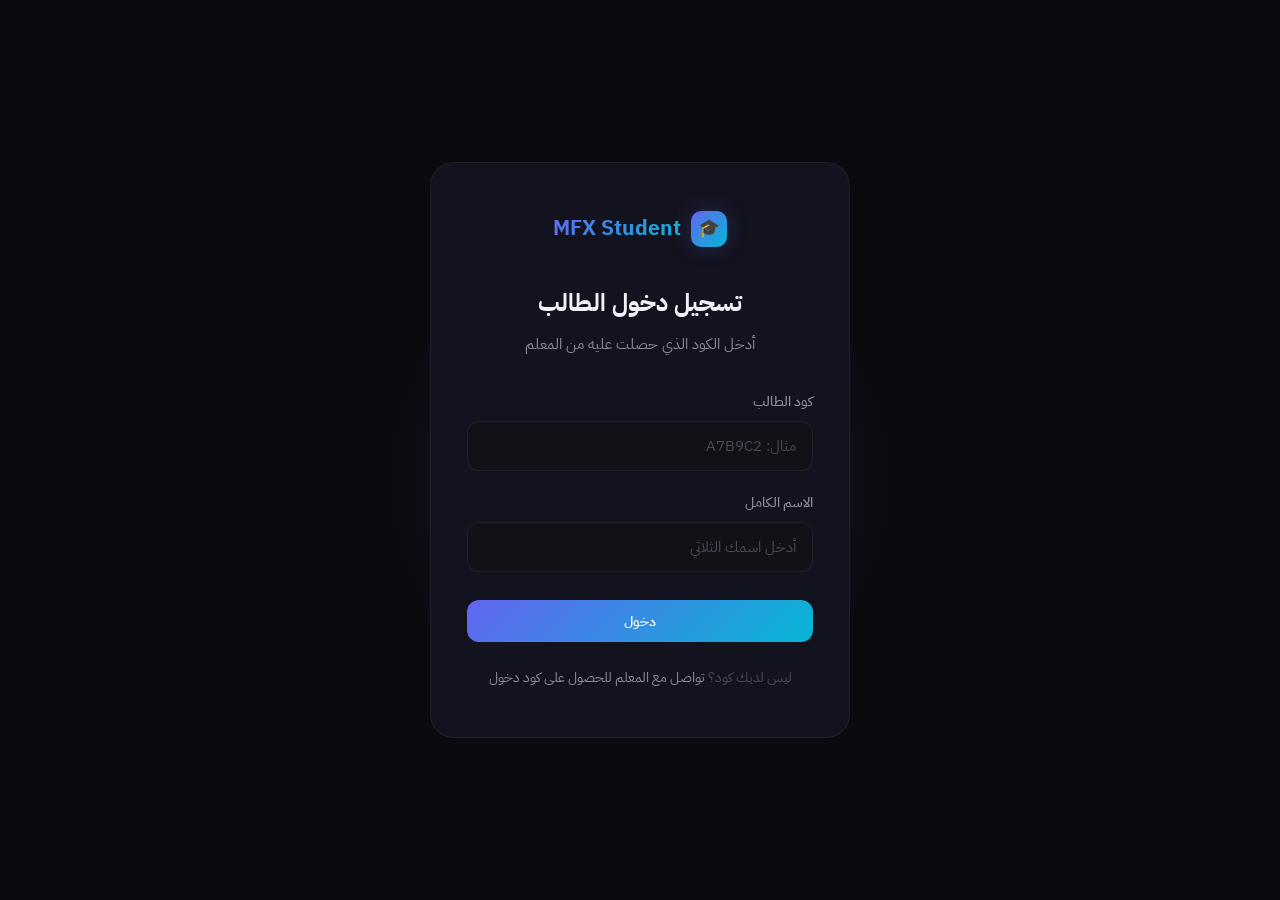
==== course.html @ 12de4a8b "Add files via upload" ====
<!DOCTYPE html>
<html lang="ar" dir="rtl">
<head>
  <meta charset="UTF-8">
  <meta name="viewport" content="width=device-width, initial-scale=1.0">
  <title>الكورس | MFX Student</title>
  <link href="https://fonts.googleapis.com/css2?family=IBM+Plex+Sans+Arabic:wght@300;400;500;600;700&display=swap" rel="stylesheet">
  <link rel="stylesheet" href="css/style.css">
</head>
<body>
  <nav class="navbar">
    <div class="navbar-inner">
      <a href="index.html" class="logo">
        <div class="logo-mark">🎓</div>
        <span class="text-gradient">MFX Student</span>
      </a>
      <div class="nav-actions">
        <a href="index.html" class="btn btn-ghost">← كورساتي</a>
      </div>
    </div>
  </nav>

  <section style="padding: 140px 0 40px;">
    <div class="container">
      <div style="display:flex; gap:10px; margin-bottom:16px;" id="course-badges">
        <span class="badge badge-info">جاري التحميل...</span>
      </div>
      <h1 style="font-size:clamp(1.8rem, 4vw, 3rem); margin-bottom:16px;" id="course-title">جاري التحميل...</h1>
      <p style="color:var(--text-secondary); font-size:1.1rem; max-width:700px; margin-bottom:24px;" id="course-desc">...</p>
      <div style="display:flex; gap:24px; flex-wrap:wrap; color:var(--text-secondary); font-size:0.9rem;" id="course-meta">
        <span>⏳ جاري التحميل</span>
      </div>
    </div>
  </section>

  <section class="section" style="padding-top:0;">
    <div class="container">
      <div class="tabs">
        <button class="tab active" onclick="switchTab(this,'units')">📚 الوحدات</button>
        <button class="tab" onclick="switchTab(this,'exams')">📝 الامتحانات</button>
      </div>

      <div id="tab-units">
        <div id="units-list">
          <div class="skel" style="height:60px; margin-bottom:8px;"></div>
          <div class="skel" style="height:60px; margin-bottom:8px;"></div>
        </div>
        <div class="empty" id="units-empty" style="display:none;">
          <div class="empty-icon">📁</div>
          <h3>لا توجد وحدات متاحة</h3>
        </div>
      </div>

      <div id="tab-exams" style="display:none;">
        <div id="exams-list">
          <div class="skel" style="height:120px; margin-bottom:16px;"></div>
        </div>
        <div class="empty" id="exams-empty" style="display:none;">
          <div class="empty-icon">📝</div>
          <h3>لا توجد امتحانات متاحة</h3>
        </div>
      </div>
    </div>
  </section>

  <footer class="footer">
    <div class="container"><p>© 2026 منصة ممدوح فخري التعليمية</p></div>
  </footer>
  <script src="js/app.js"></script>
</body>
</html>
---- css/style.css ----
@import url('https://fonts.googleapis.com/css2?family=IBM+Plex+Sans+Arabic:wght@300;400;500;600;700&display=swap');

:root {
  --bg: #0a0a0f;
  --bg-elevated: #111118;
  --bg-card: #13131f;
  --bg-glass: rgba(19, 19, 31, 0.7);
  --border: rgba(255,255,255,0.06);
  --border-hover: rgba(255,255,255,0.12);
  --text: #f0f0f5;
  --text-secondary: #8b8b9a;
  --text-muted: #4a4a5a;
  --accent: #6366f1;
  --accent-light: #818cf8;
  --accent-glow: rgba(99,102,241,0.25);
  --accent-2: #06b6d4;
  --accent-2-glow: rgba(6,182,212,0.2);
  --success: #22c55e;
  --warning: #f59e0b;
  --danger: #ef4444;
  --radius-sm: 8px;
  --radius-md: 12px;
  --radius-lg: 16px;
  --radius-xl: 24px;
  --shadow-sm: 0 1px 2px rgba(0,0,0,0.4);
  --shadow-md: 0 4px 20px rgba(0,0,0,0.5);
  --shadow-lg: 0 8px 40px rgba(0,0,0,0.6);
  --shadow-glow: 0 0 40px var(--accent-glow);
  --transition: all 0.25s cubic-bezier(0.4, 0, 0.2, 1);
}

* { margin:0; padding:0; box-sizing:border-box; }
html { scroll-behavior:smooth; }
body {
  font-family: 'IBM Plex Sans Arabic', sans-serif;
  background: var(--bg);
  color: var(--text);
  line-height: 1.7;
  min-height: 100vh;
  direction: rtl;
  -webkit-font-smoothing: antialiased;
}

::-webkit-scrollbar { width: 6px; }
::-webkit-scrollbar-track { background: transparent; }
::-webkit-scrollbar-thumb { background: var(--text-muted); border-radius: 3px; }
::selection { background: var(--accent); color: white; }

.container { max-width: 1200px; margin:0 auto; padding: 0 24px; }
.section { padding: 100px 0; }

.text-gradient {
  background: linear-gradient(135deg, var(--accent) 0%, var(--accent-2) 100%);
  -webkit-background-clip: text;
  -webkit-text-fill-color: transparent;
  background-clip: text;
}

.glass {
  background: var(--bg-glass);
  backdrop-filter: blur(20px) saturate(180%);
  -webkit-backdrop-filter: blur(20px) saturate(180%);
  border: 1px solid var(--border);
}

/* Navbar */
.navbar {
  position: fixed;
  top:0; left:0; right:0;
  z-index: 1000;
  height: 72px;
  display: flex;
  align-items: center;
  background: rgba(10,10,15,0.8);
  backdrop-filter: blur(20px);
  border-bottom: 1px solid var(--border);
}
.navbar-inner {
  width: 100%;
  max-width: 1200px;
  margin: 0 auto;
  padding: 0 24px;
  display: flex;
  align-items: center;
  justify-content: space-between;
}
.logo {
  display: flex;
  align-items: center;
  gap: 10px;
  text-decoration: none;
  color: var(--text);
  font-weight: 700;
  font-size: 1.3rem;
}
.logo-mark {
  width: 36px; height: 36px;
  border-radius: 10px;
  background: linear-gradient(135deg, var(--accent), var(--accent-2));
  display: flex;
  align-items: center;
  justify-content: center;
  font-size: 1.1rem;
  box-shadow: 0 0 20px var(--accent-glow);
}
.nav-links {
  display: flex;
  gap: 32px;
  list-style: none;
}
.nav-links a {
  color: var(--text-secondary);
  text-decoration: none;
  font-size: 0.9rem;
  font-weight: 500;
  transition: var(--transition);
  position: relative;
}
.nav-links a:hover { color: var(--text); }
.nav-links a::after {
  content: '';
  position: absolute;
  bottom: -6px; left: 50%;
  transform: translateX(-50%);
  width: 0; height: 2px;
  background: linear-gradient(90deg, var(--accent), var(--accent-2));
  border-radius: 2px;
  transition: var(--transition);
}
.nav-links a:hover::after { width: 100%; }
.nav-actions { display: flex; gap: 12px; align-items: center; }

/* Buttons */
.btn {
  display: inline-flex;
  align-items: center;
  justify-content: center;
  gap: 8px;
  padding: 10px 22px;
  border-radius: var(--radius-md);
  font-size: 0.9rem;
  font-weight: 600;
  text-decoration: none;
  border: none;
  cursor: pointer;
  transition: var(--transition);
  font-family: inherit;
  white-space: nowrap;
}
.btn-primary {
  background: linear-gradient(135deg, var(--accent), var(--accent-2));
  color: white;
  box-shadow: 0 0 0 0 var(--accent-glow);
}
.btn-primary:hover {
  transform: translateY(-2px);
  box-shadow: 0 8px 30px var(--accent-glow), 0 0 0 1px rgba(255,255,255,0.1) inset;
}
.btn-secondary {
  background: var(--bg-elevated);
  color: var(--text);
  border: 1px solid var(--border);
}
.btn-secondary:hover {
  border-color: var(--border-hover);
  background: rgba(255,255,255,0.03);
  transform: translateY(-1px);
}
.btn-ghost {
  background: transparent;
  color: var(--text-secondary);
}
.btn-ghost:hover { color: var(--text); }
.btn-danger {
  background: rgba(239,68,68,0.1);
  color: var(--danger);
  border: 1px solid rgba(239,68,68,0.2);
}
.btn-danger:hover {
  background: rgba(239,68,68,0.2);
  transform: translateY(-1px);
}
.btn-lg { padding: 14px 32px; font-size: 1rem; }
.btn-sm { padding: 6px 14px; font-size: 0.8rem; }

/* Hero */
.hero {
  position: relative;
  padding: 160px 0 100px;
  overflow: hidden;
  text-align: center;
}
.hero::before {
  content: '';
  position: absolute;
  top: -50%; left: 50%;
  transform: translateX(-50%);
  width: 800px; height: 800px;
  background: radial-gradient(circle, var(--accent-glow) 0%, transparent 70%);
  pointer-events: none;
}
.hero h1 {
  font-size: clamp(2.5rem, 6vw, 4.5rem);
  font-weight: 700;
  line-height: 1.15;
  margin-bottom: 24px;
  position: relative;
  z-index: 1;
  letter-spacing: -0.02em;
}
.hero p {
  font-size: 1.2rem;
  color: var(--text-secondary);
  max-width: 560px;
  margin: 0 auto 40px;
  position: relative;
  z-index: 1;
}
.hero-actions {
  display: flex;
  gap: 16px;
  justify-content: center;
  flex-wrap: wrap;
  position: relative;
  z-index: 1;
}

/* Cards */
.card {
  background: var(--bg-card);
  border: 1px solid var(--border);
  border-radius: var(--radius-lg);
  overflow: hidden;
  transition: var(--transition);
  position: relative;
}
.card::before {
  content: '';
  position: absolute;
  top: 0; left: 0; right: 0;
  height: 1px;
  background: linear-gradient(90deg, transparent, rgba(255,255,255,0.08), transparent);
}
.card:hover {
  border-color: var(--border-hover);
  transform: translateY(-6px);
  box-shadow: var(--shadow-lg), 0 0 60px rgba(99,102,241,0.08);
}
.card-img {
  width: 100%;
  height: 200px;
  background: linear-gradient(135deg, #1a1a2e 0%, #0f0f1a 50%, #1a1a2e 100%);
  display: flex;
  align-items: center;
  justify-content: center;
  font-size: 3.5rem;
  position: relative;
  overflow: hidden;
}
.card-img::after {
  content: '';
  position: absolute;
  inset: 0;
  background: linear-gradient(to top, var(--bg-card), transparent 60%);
}
.card-body { padding: 24px; }
.card-tag {
  display: inline-block;
  padding: 4px 12px;
  background: rgba(99,102,241,0.1);
  color: var(--accent-light);
  border-radius: 100px;
  font-size: 0.75rem;
  font-weight: 600;
  margin-bottom: 12px;
}
.card h3 { font-size: 1.15rem; font-weight: 600; margin-bottom: 8px; line-height: 1.4; }
.card p { color: var(--text-secondary); font-size: 0.9rem; line-height: 1.7; margin-bottom: 16px; }
.card-footer {
  display: flex;
  align-items: center;
  justify-content: space-between;
  padding-top: 16px;
  border-top: 1px solid var(--border);
}
.card-price { font-size: 1.4rem; font-weight: 700; }
.card-price span { font-size: 0.8rem; color: var(--text-muted); font-weight: 400; }

/* Grids */
.grid-3 {
  display: grid;
  grid-template-columns: repeat(auto-fill, minmax(320px, 1fr));
  gap: 24px;
}
.grid-4 {
  display: grid;
  grid-template-columns: repeat(auto-fill, minmax(260px, 1fr));
  gap: 20px;
}

/* Feature cards */
.feature-card {
  padding: 32px;
  background: var(--bg-card);
  border: 1px solid var(--border);
  border-radius: var(--radius-lg);
  transition: var(--transition);
}
.feature-card:hover {
  border-color: rgba(99,102,241,0.3);
  box-shadow: 0 0 40px rgba(99,102,241,0.06);
}
.feature-icon {
  width: 48px; height: 48px;
  border-radius: var(--radius-md);
  background: linear-gradient(135deg, var(--accent), var(--accent-2));
  display: flex;
  align-items: center;
  justify-content: center;
  font-size: 1.4rem;
  margin-bottom: 20px;
  box-shadow: 0 4px 20px var(--accent-glow);
}
.feature-card h3 { font-size: 1.05rem; font-weight: 600; margin-bottom: 8px; }
.feature-card p { color: var(--text-secondary); font-size: 0.9rem; line-height: 1.7; }

/* Tabs */
.tabs {
  display: flex;
  gap: 4px;
  border-bottom: 1px solid var(--border);
  margin-bottom: 32px;
  overflow-x: auto;
}
.tab {
  padding: 14px 24px;
  background: none;
  border: none;
  color: var(--text-secondary);
  font-family: inherit;
  font-size: 0.9rem;
  font-weight: 600;
  cursor: pointer;
  border-bottom: 2px solid transparent;
  transition: var(--transition);
  white-space: nowrap;
}
.tab:hover { color: var(--text); }
.tab.active { color: var(--text); border-bottom-color: var(--accent); }

/* Accordion */
.accordion-item {
  background: var(--bg-card);
  border: 1px solid var(--border);
  border-radius: var(--radius-md);
  overflow: hidden;
  margin-bottom: 8px;
}
.accordion-header {
  padding: 18px 22px;
  display: flex;
  align-items: center;
  justify-content: space-between;
  cursor: pointer;
  transition: var(--transition);
  user-select: none;
}
.accordion-header:hover { background: rgba(255,255,255,0.02); }
.accordion-header h4 { font-size: 0.95rem; font-weight: 600; }
.accordion-header .meta {
  display: flex;
  align-items: center;
  gap: 16px;
  color: var(--text-muted);
  font-size: 0.85rem;
}
.accordion-content {
  padding: 0 22px 22px;
  display: none;
}
.accordion-item.open .accordion-content { display: block; }
.accordion-item.open .accordion-header { border-bottom: 1px solid var(--border); }

/* Exam */
.exam-wrap {
  max-width: 800px;
  margin: 0 auto;
  padding: 120px 24px 60px;
}
.exam-header { text-align: center; margin-bottom: 48px; }
.timer {
  display: inline-flex;
  align-items: center;
  gap: 10px;
  padding: 10px 24px;
  background: var(--bg-card);
  border: 1px solid var(--border);
  border-radius: 100px;
  font-size: 1.1rem;
  font-weight: 700;
  font-family: monospace;
  letter-spacing: 1px;
}
.q-card {
  background: var(--bg-card);
  border: 1px solid var(--border);
  border-radius: var(--radius-lg);
  padding: 32px;
  margin-bottom: 20px;
}
.q-num {
  display: inline-block;
  padding: 4px 14px;
  background: linear-gradient(135deg, var(--accent), var(--accent-2));
  color: white;
  border-radius: 100px;
  font-size: 0.75rem;
  font-weight: 700;
  margin-bottom: 16px;
}
.q-text { font-size: 1.1rem; font-weight: 600; margin-bottom: 24px; line-height: 1.8; }
.opts { display: flex; flex-direction: column; gap: 10px; }
.opt {
  display: flex;
  align-items: center;
  gap: 14px;
  padding: 16px 20px;
  background: var(--bg-elevated);
  border: 1px solid var(--border);
  border-radius: var(--radius-md);
  cursor: pointer;
  transition: var(--transition);
}
.opt:hover { border-color: rgba(99,102,241,0.4); background: rgba(99,102,241,0.04); }
.opt input[type="radio"] { width: 20px; height: 20px; accent-color: var(--accent); flex-shrink: 0; }
.opt.sel { border-color: var(--accent); background: rgba(99,102,241,0.08); }

/* Auth */
.auth-wrap {
  min-height: 100vh;
  display: flex;
  align-items: center;
  justify-content: center;
  padding: 24px;
  position: relative;
  overflow: hidden;
}
.auth-wrap::before {
  content: '';
  position: absolute;
  top: 20%; left: 50%;
  transform: translateX(-50%);
  width: 600px; height: 600px;
  background: radial-gradient(circle, var(--accent-glow) 0%, transparent 60%);
  pointer-events: none;
}
.auth-card {
  width: 100%;
  max-width: 420px;
  background: var(--bg-card);
  border: 1px solid var(--border);
  border-radius: var(--radius-xl);
  padding: 48px 36px;
  position: relative;
  z-index: 1;
}
.auth-card .logo { justify-content: center; margin-bottom: 36px; }
.auth-card h2 { text-align: center; margin-bottom: 8px; font-size: 1.5rem; }
.auth-card > p { text-align: center; color: var(--text-secondary); margin-bottom: 32px; font-size: 0.95rem; }
.form-group { margin-bottom: 20px; }
.form-group label {
  display: block;
  margin-bottom: 8px;
  font-size: 0.85rem;
  font-weight: 500;
  color: var(--text-secondary);
}
.inp {
  width: 100%;
  padding: 13px 16px;
  background: var(--bg-elevated);
  border: 1px solid var(--border);
  border-radius: var(--radius-md);
  color: var(--text);
  font-family: inherit;
  font-size: 0.95rem;
  transition: var(--transition);
}
.inp:focus { outline: none; border-color: var(--accent); box-shadow: 0 0 0 3px var(--accent-glow); }
.inp::placeholder { color: var(--text-muted); }

/* Empty states */
.empty {
  text-align: center;
  padding: 80px 24px;
  color: var(--text-muted);
}
.empty-icon { font-size: 4rem; margin-bottom: 20px; opacity: 0.5; }
.empty h3 { color: var(--text-secondary); margin-bottom: 8px; font-size: 1.1rem; }
.empty p { font-size: 0.9rem; max-width: 400px; margin: 0 auto; }

/* Badges */
.badge {
  display: inline-flex;
  align-items: center;
  gap: 6px;
  padding: 5px 12px;
  border-radius: 100px;
  font-size: 0.75rem;
  font-weight: 600;
}
.badge-ok { background: rgba(34,197,94,0.1); color: #4ade80; }
.badge-warn { background: rgba(245,158,11,0.1); color: #fbbf24; }
.badge-err { background: rgba(239,68,68,0.1); color: #f87171; }
.badge-info { background: rgba(99,102,241,0.1); color: var(--accent-light); }

/* Progress */
.prog { width: 100%; height: 6px; background: var(--bg-elevated); border-radius: 100px; overflow: hidden; }
.prog-fill { height: 100%; background: linear-gradient(90deg, var(--accent), var(--accent-2)); border-radius: 100px; transition: width 0.5s ease; }

/* Toast */
.toast {
  position: fixed;
  bottom: 28px;
  left: 50%;
  transform: translateX(-50%) translateY(100px);
  padding: 14px 28px;
  background: var(--bg-card);
  border: 1px solid var(--border);
  border-radius: var(--radius-md);
  color: var(--text);
  font-size: 0.9rem;
  font-weight: 500;
  z-index: 9999;
  opacity: 0;
  transition: all 0.4s cubic-bezier(0.4, 0, 0.2, 1);
  box-shadow: var(--shadow-lg);
}
.toast.on { transform: translateX(-50%) translateY(0); opacity: 1; }

/* Section header */
.sec-head { text-align: center; margin-bottom: 64px; }
.sec-head h2 { font-size: clamp(1.8rem, 4vw, 2.6rem); margin-bottom: 12px; font-weight: 700; }
.sec-head p { color: var(--text-secondary); font-size: 1.05rem; max-width: 520px; margin: 0 auto; line-height: 1.7; }

/* Footer */
.footer {
  border-top: 1px solid var(--border);
  padding: 40px 0;
  text-align: center;
  color: var(--text-muted);
  font-size: 0.85rem;
}

/* Animations */
@keyframes fadeUp {
  from { opacity: 0; transform: translateY(30px); }
  to { opacity: 1; transform: translateY(0); }
}
.anim { animation: fadeUp 0.7s ease forwards; opacity: 0; }
.d1 { animation-delay: 0.1s; }
.d2 { animation-delay: 0.2s; }
.d3 { animation-delay: 0.3s; }

/* Skeleton */
.skel {
  background: linear-gradient(90deg, var(--bg-elevated) 25%, var(--bg-card) 50%, var(--bg-elevated) 75%);
  background-size: 200% 100%;
  animation: shimmer 1.5s infinite;
  border-radius: var(--radius-md);
}
@keyframes shimmer {
  0% { background-position: 200% 0; }
  100% { background-position: -200% 0; }
}

/* Dashboard sidebar */
.dash-sidebar {
  width: 260px;
  height: 100vh;
  position: fixed;
  right: 0; top: 0;
  background: var(--bg-card);
  border-left: 1px solid var(--border);
  padding: 24px;
  z-index: 100;
  overflow-y: auto;
}
.dash-main {
  margin-right: 260px;
  padding: 96px 32px 32px;
  min-height: 100vh;
}
.dash-nav-item {
  display: flex;
  align-items: center;
  gap: 12px;
  padding: 12px 16px;
  border-radius: var(--radius-md);
  color: var(--text-secondary);
  text-decoration: none;
  font-size: 0.9rem;
  font-weight: 500;
  transition: var(--transition);
  margin-bottom: 4px;
}
.dash-nav-item:hover, .dash-nav-item.active {
  background: rgba(99,102,241,0.08);
  color: var(--text);
}
.dash-nav-item.active { border-right: 2px solid var(--accent); }

.stat-card {
  background: var(--bg-card);
  border: 1px solid var(--border);
  border-radius: var(--radius-lg);
  padding: 24px;
  transition: var(--transition);
}
.stat-card:hover { border-color: var(--border-hover); }
.stat-value { font-size: 2rem; font-weight: 700; margin-bottom: 4px; }
.stat-label { color: var(--text-secondary); font-size: 0.85rem; }

/* Table */
.table-wrap { overflow-x: auto; }
table {
  width: 100%;
  border-collapse: collapse;
  font-size: 0.9rem;
}
th, td {
  padding: 14px 16px;
  text-align: right;
  border-bottom: 1px solid var(--border);
}
th {
  color: var(--text-secondary);
  font-weight: 600;
  font-size: 0.8rem;
  text-transform: uppercase;
  letter-spacing: 0.5px;
}
tr:hover td { background: rgba(255,255,255,0.02); }

/* Leaderboard */
.leaderboard-item {
  display: flex;
  align-items: center;
  gap: 16px;
  padding: 16px 20px;
  background: var(--bg-card);
  border: 1px solid var(--border);
  border-radius: var(--radius-md);
  margin-bottom: 8px;
  transition: var(--transition);
}
.leaderboard-item:hover { border-color: var(--border-hover); }
.leaderboard-rank {
  width: 36px; height: 36px;
  border-radius: 50%;
  display: flex;
  align-items: center;
  justify-content: center;
  font-weight: 700;
  font-size: 0.9rem;
  flex-shrink: 0;
}
.rank-1 { background: linear-gradient(135deg, #fbbf24, #f59e0b); color: #000; }
.rank-2 { background: linear-gradient(135deg, #e5e7eb, #9ca3af); color: #000; }
.rank-3 { background: linear-gradient(135deg, #fdba74, #ea580c); color: #000; }
.rank-other { background: var(--bg-elevated); color: var(--text-secondary); }

/* Responsive */
@media (max-width: 768px) {
  .nav-links { display: none; }
  .hero { padding: 130px 0 60px; }
  .hero h1 { font-size: 2rem; }
  .section { padding: 60px 0; }
  .grid-3, .grid-4 { grid-template-columns: 1fr; }
  .auth-card { padding: 36px 24px; }
  .dash-sidebar { display: none; }
  .dash-main { margin-right: 0; padding: 80px 16px 16px; }
}
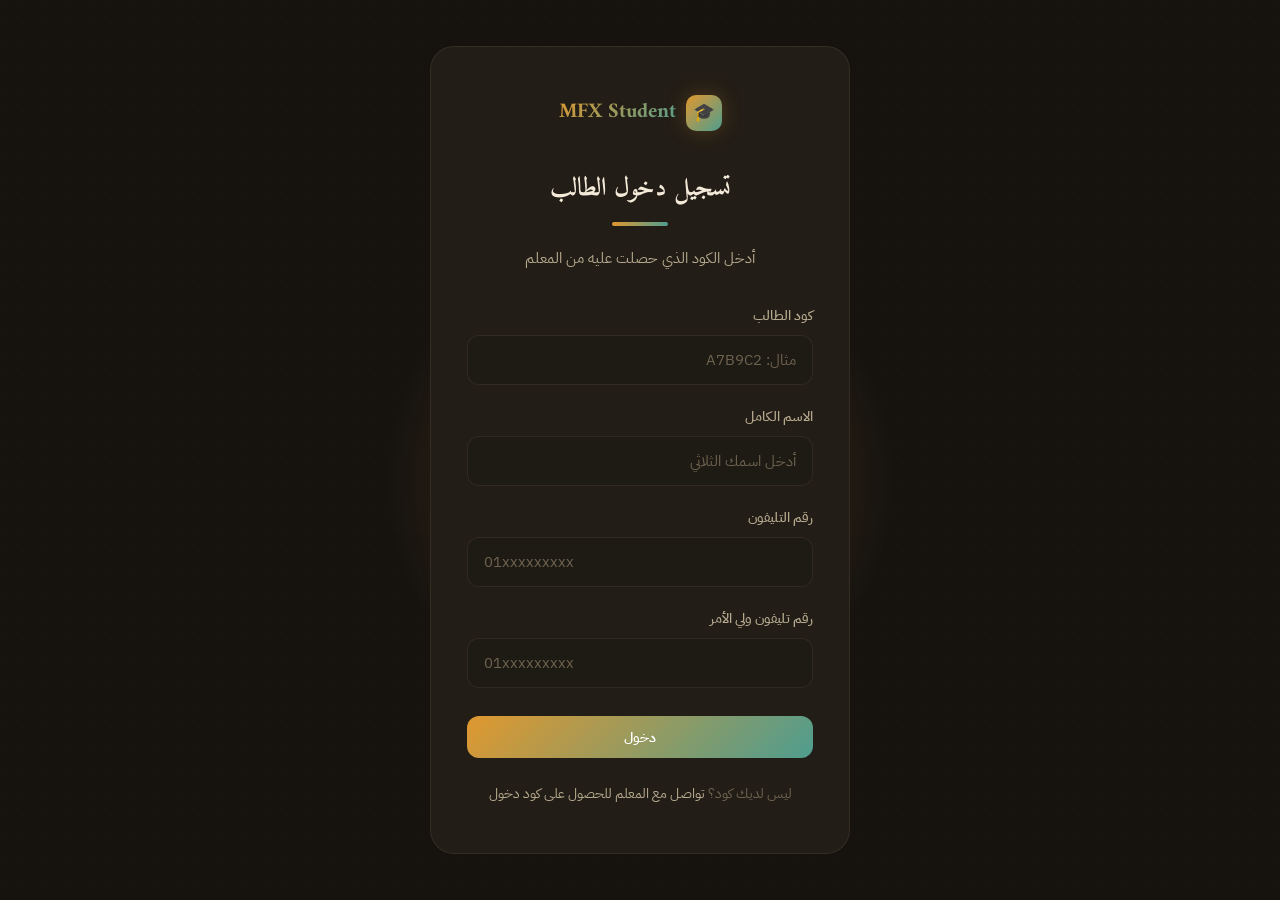
==== commit e9136003: "Add files via upload" ====
--- a/course.html
+++ b/course.html
@@ -38,6 +38,7 @@
       <div class="tabs">
         <button class="tab active" onclick="switchTab(this,'units')">📚 الوحدات</button>
         <button class="tab" onclick="switchTab(this,'exams')">📝 الامتحانات</button>
+        <button class="tab" onclick="switchTab(this,'vocab')">🔊 القاموس</button>
       </div>
 
       <div id="tab-units">
@@ -50,6 +51,16 @@
           <h3>لا توجد وحدات متاحة</h3>
         </div>
       </div>
+
+      <div id="tab-vocab" style="display:none;">
+        <p style="color:var(--text-secondary); margin-bottom:16px;">دوس تشغيل تسمع نطق الكلمة، وتقدر تغيّر السرعة قبل ما تسمع.</p>
+        <div id="vocab-list" style="display:flex; flex-direction:column; gap:8px;"></div>
+        <div class="empty" id="vocab-empty" style="display:none;">
+          <div class="empty-icon">🔊</div>
+          <h3>مفيش كلمات في القاموس لسه</h3>
+        </div>
+      </div>
+
 
       <div id="tab-exams" style="display:none;">
         <div id="exams-list">
--- a/css/style.css
+++ b/css/style.css
@@ -1,24 +1,35 @@
 
-@import url('https://fonts.googleapis.com/css2?family=IBM+Plex+Sans+Arabic:wght@300;400;500;600;700&display=swap');
-
+@import url('https://fonts.googleapis.com/css2?family=Amiri:ital,wght@0,400;0,700;1,400&family=IBM+Plex+Sans+Arabic:wght@300;400;500;600;700&display=swap');
+
+/* ============================================================
+   "دفتر وحبر" (Notebook & Ink) — a warm, low-glare study theme.
+   Built deliberately AWAY from the two AI-default looks: this is
+   not cream-paper-with-terracotta, and not near-black-with-neon.
+   Instead: a warm charcoal-brown (never pure black — easier on
+   the eyes for long exam sessions) with a honey-amber "highlighter"
+   accent and a muted ink-teal second accent. Amiri (a classical
+   Arabic Naskh serif) carries headings — a nod to exam paper and
+   handwritten notebooks — while IBM Plex Sans Arabic stays for
+   body text and UI, where clarity matters more than character.
+   ============================================================ */
 :root {
-  --bg: #0a0a0f;
-  --bg-elevated: #111118;
-  --bg-card: #13131f;
-  --bg-glass: rgba(19, 19, 31, 0.7);
-  --border: rgba(255,255,255,0.06);
-  --border-hover: rgba(255,255,255,0.12);
-  --text: #f0f0f5;
-  --text-secondary: #8b8b9a;
-  --text-muted: #4a4a5a;
-  --accent: #6366f1;
-  --accent-light: #818cf8;
-  --accent-glow: rgba(99,102,241,0.25);
-  --accent-2: #06b6d4;
-  --accent-2-glow: rgba(6,182,212,0.2);
-  --success: #22c55e;
-  --warning: #f59e0b;
-  --danger: #ef4444;
+  --bg: #16130f;
+  --bg-elevated: #1e1a14;
+  --bg-card: #221d16;
+  --bg-glass: rgba(34, 29, 22, 0.72);
+  --border: rgba(244, 228, 193, 0.08);
+  --border-hover: rgba(244, 228, 193, 0.18);
+  --text: #f3ead9;
+  --text-secondary: #b6a98e;
+  --text-muted: #6e6350;
+  --accent: #e0982f;
+  --accent-light: #f0b45c;
+  --accent-glow: rgba(224, 152, 47, 0.25);
+  --accent-2: #4f9d8f;
+  --accent-2-glow: rgba(79, 157, 143, 0.2);
+  --success: #6fae4e;
+  --warning: #e0982f;
+  --danger: #cf5d4c;
   --radius-sm: 8px;
   --radius-md: 12px;
   --radius-lg: 16px;
@@ -28,29 +39,46 @@
   --shadow-lg: 0 8px 40px rgba(0,0,0,0.6);
   --shadow-glow: 0 0 40px var(--accent-glow);
   --transition: all 0.25s cubic-bezier(0.4, 0, 0.2, 1);
+  --font-display: 'Amiri', 'IBM Plex Sans Arabic', serif;
 }
 
 * { margin:0; padding:0; box-sizing:border-box; }
 html { scroll-behavior:smooth; }
 body {
   font-family: 'IBM Plex Sans Arabic', sans-serif;
-  background: var(--bg);
+  background:
+    radial-gradient(circle at 1.5px 1.5px, rgba(244,228,193,0.05) 1px, transparent 0) 0 0/22px 22px,
+    var(--bg);
   color: var(--text);
   line-height: 1.7;
   min-height: 100vh;
   direction: rtl;
   -webkit-font-smoothing: antialiased;
 }
+h1, h2 { font-family: var(--font-display); }
 
 ::-webkit-scrollbar { width: 6px; }
 ::-webkit-scrollbar-track { background: transparent; }
 ::-webkit-scrollbar-thumb { background: var(--text-muted); border-radius: 3px; }
-::selection { background: var(--accent); color: white; }
+::selection { background: var(--accent); color: #1a1509; }
+
+/* Visible keyboard focus everywhere — never removed, only restyled */
+a:focus-visible, button:focus-visible, input:focus-visible, textarea:focus-visible,
+select:focus-visible, .btn:focus-visible, .opt:focus-within {
+  outline: 2px solid var(--accent);
+  outline-offset: 2px;
+}
+
+@media (prefers-reduced-motion: reduce) {
+  .anim, .skel { animation: none !important; opacity: 1 !important; }
+  * { transition-duration: 0.01ms !important; }
+}
 
 .container { max-width: 1200px; margin:0 auto; padding: 0 24px; }
 .section { padding: 100px 0; }
 
 .text-gradient {
+  font-family: var(--font-display);
   background: linear-gradient(135deg, var(--accent) 0%, var(--accent-2) 100%);
   -webkit-background-clip: text;
   -webkit-text-fill-color: transparent;
@@ -72,7 +100,7 @@
   height: 72px;
   display: flex;
   align-items: center;
-  background: rgba(10,10,15,0.8);
+  background: rgba(22,19,15,0.82);
   backdrop-filter: blur(20px);
   border-bottom: 1px solid var(--border);
 }
@@ -155,7 +183,7 @@
 }
 .btn-primary:hover {
   transform: translateY(-2px);
-  box-shadow: 0 8px 30px var(--accent-glow), 0 0 0 1px rgba(255,255,255,0.1) inset;
+  box-shadow: 0 8px 30px var(--accent-glow), 0 0 0 1px rgba(244,228,193,0.12) inset;
 }
 .btn-secondary {
   background: var(--bg-elevated);
@@ -164,7 +192,7 @@
 }
 .btn-secondary:hover {
   border-color: var(--border-hover);
-  background: rgba(255,255,255,0.03);
+  background: rgba(244,228,193,0.04);
   transform: translateY(-1px);
 }
 .btn-ghost {
@@ -240,17 +268,17 @@
   position: absolute;
   top: 0; left: 0; right: 0;
   height: 1px;
-  background: linear-gradient(90deg, transparent, rgba(255,255,255,0.08), transparent);
+  background: linear-gradient(90deg, transparent, rgba(244,228,193,0.1), transparent);
 }
 .card:hover {
   border-color: var(--border-hover);
   transform: translateY(-6px);
-  box-shadow: var(--shadow-lg), 0 0 60px rgba(99,102,241,0.08);
+  box-shadow: var(--shadow-lg), 0 0 60px rgba(224,152,47,0.08);
 }
 .card-img {
   width: 100%;
   height: 200px;
-  background: linear-gradient(135deg, #1a1a2e 0%, #0f0f1a 50%, #1a1a2e 100%);
+  background: linear-gradient(135deg, #241f17 0%, #17140f 50%, #241f17 100%);
   display: flex;
   align-items: center;
   justify-content: center;
@@ -268,7 +296,7 @@
 .card-tag {
   display: inline-block;
   padding: 4px 12px;
-  background: rgba(99,102,241,0.1);
+  background: rgba(224,152,47,0.1);
   color: var(--accent-light);
   border-radius: 100px;
   font-size: 0.75rem;
@@ -308,8 +336,8 @@
   transition: var(--transition);
 }
 .feature-card:hover {
-  border-color: rgba(99,102,241,0.3);
-  box-shadow: 0 0 40px rgba(99,102,241,0.06);
+  border-color: rgba(224,152,47,0.3);
+  box-shadow: 0 0 40px rgba(224,152,47,0.06);
 }
 .feature-icon {
   width: 48px; height: 48px;
@@ -366,7 +394,7 @@
   transition: var(--transition);
   user-select: none;
 }
-.accordion-header:hover { background: rgba(255,255,255,0.02); }
+.accordion-header:hover { background: rgba(244,228,193,0.03); }
 .accordion-header h4 { font-size: 0.95rem; font-weight: 600; }
 .accordion-header .meta {
   display: flex;
@@ -401,6 +429,32 @@
   font-weight: 700;
   font-family: monospace;
   letter-spacing: 1px;
+  transition: var(--transition);
+}
+/* Last minute of an exam — clear, calm urgency: color only, no motion
+   that could distract from actually finishing the exam. */
+.timer.timer-low {
+  color: var(--danger);
+  border-color: var(--danger);
+  background: rgba(207,93,76,0.08);
+}
+
+/* Question navigator — answered vs. unanswered at a glance, so a student
+   can jump straight to what's left instead of re-reading every question. */
+.q-nav-pill {
+  width: 38px; height: 38px; border-radius: 50%; padding: 0;
+  border: 1px solid var(--border); background: var(--bg-card);
+  color: var(--text-secondary); font-weight: 600; font-size: 0.85rem;
+  cursor: pointer; transition: var(--transition);
+}
+.q-nav-pill:hover { border-color: var(--border-hover); }
+.q-nav-pill.answered {
+  background: rgba(79,157,143,0.12); border-color: var(--accent-2); color: var(--accent-2);
+}
+.q-nav-pill.current {
+  background: linear-gradient(135deg, var(--accent), var(--accent-2));
+  border-color: transparent; color: #1a1509;
+  box-shadow: 0 0 0 3px var(--accent-glow);
 }
 .q-card {
   background: var(--bg-card);
@@ -432,9 +486,9 @@
   cursor: pointer;
   transition: var(--transition);
 }
-.opt:hover { border-color: rgba(99,102,241,0.4); background: rgba(99,102,241,0.04); }
+.opt:hover { border-color: rgba(224,152,47,0.4); background: rgba(224,152,47,0.04); }
 .opt input[type="radio"] { width: 20px; height: 20px; accent-color: var(--accent); flex-shrink: 0; }
-.opt.sel { border-color: var(--accent); background: rgba(99,102,241,0.08); }
+.opt.sel { border-color: var(--accent); background: rgba(224,152,47,0.08); }
 
 /* Auth */
 .auth-wrap {
@@ -466,7 +520,19 @@
   z-index: 1;
 }
 .auth-card .logo { justify-content: center; margin-bottom: 36px; }
-.auth-card h2 { text-align: center; margin-bottom: 8px; font-size: 1.5rem; }
+.auth-card h2 {
+  text-align: center; margin-bottom: 20px; font-size: 1.6rem;
+  position: relative; padding-bottom: 16px;
+}
+/* Signature motif: a short two-tone "highlighter" stroke under the title —
+   the one deliberately handmade-feeling accent in an otherwise disciplined,
+   quiet layout. Pure CSS, no image asset. */
+.auth-card h2::after {
+  content: '';
+  position: absolute; bottom: 0; right: 50%; transform: translateX(50%);
+  width: 56px; height: 4px; border-radius: 4px;
+  background: linear-gradient(90deg, var(--accent), var(--accent-2));
+}
 .auth-card > p { text-align: center; color: var(--text-secondary); margin-bottom: 32px; font-size: 0.95rem; }
 .form-group { margin-bottom: 20px; }
 .form-group label {
@@ -513,7 +579,7 @@
 .badge-ok { background: rgba(34,197,94,0.1); color: #4ade80; }
 .badge-warn { background: rgba(245,158,11,0.1); color: #fbbf24; }
 .badge-err { background: rgba(239,68,68,0.1); color: #f87171; }
-.badge-info { background: rgba(99,102,241,0.1); color: var(--accent-light); }
+.badge-info { background: rgba(224,152,47,0.1); color: var(--accent-light); }
 
 /* Progress */
 .prog { width: 100%; height: 6px; background: var(--bg-elevated); border-radius: 100px; overflow: hidden; }
@@ -541,7 +607,16 @@
 
 /* Section header */
 .sec-head { text-align: center; margin-bottom: 64px; }
-.sec-head h2 { font-size: clamp(1.8rem, 4vw, 2.6rem); margin-bottom: 12px; font-weight: 700; }
+.sec-head h2 {
+  font-size: clamp(1.8rem, 4vw, 2.6rem); margin-bottom: 20px; font-weight: 700;
+  position: relative; display: inline-block; padding-bottom: 18px;
+}
+.sec-head h2::after {
+  content: '';
+  position: absolute; bottom: 0; right: 50%; transform: translateX(50%);
+  width: 72px; height: 4px; border-radius: 4px;
+  background: linear-gradient(90deg, var(--accent), var(--accent-2));
+}
 .sec-head p { color: var(--text-secondary); font-size: 1.05rem; max-width: 520px; margin: 0 auto; line-height: 1.7; }
 
 /* Footer */
@@ -606,7 +681,7 @@
   margin-bottom: 4px;
 }
 .dash-nav-item:hover, .dash-nav-item.active {
-  background: rgba(99,102,241,0.08);
+  background: rgba(224,152,47,0.08);
   color: var(--text);
 }
 .dash-nav-item.active { border-right: 2px solid var(--accent); }
@@ -641,7 +716,7 @@
   text-transform: uppercase;
   letter-spacing: 0.5px;
 }
-tr:hover td { background: rgba(255,255,255,0.02); }
+tr:hover td { background: rgba(244,228,193,0.03); }
 
 /* Leaderboard */
 .leaderboard-item {
@@ -682,3 +757,62 @@
   .dash-sidebar { display: none; }
   .dash-main { margin-right: 0; padding: 80px 16px 16px; }
 }
+
+/* ===== Global loading spinner (lightweight, no heavy animation) ===== */
+.mfx-spinner {
+  display: inline-block;
+  width: 18px;
+  height: 18px;
+  border: 2px solid rgba(255,255,255,0.25);
+  border-top-color: currentColor;
+  border-radius: 50%;
+  animation: mfx-spin 0.6s linear infinite;
+  vertical-align: -3px;
+  margin-left: 8px;
+}
+@keyframes mfx-spin { to { transform: rotate(360deg); } }
+
+.btn[disabled], .btn.is-loading {
+  opacity: 0.7;
+  cursor: not-allowed;
+  pointer-events: none;
+}
+
+/* Full-page loading overlay shown while a page's initial data is being
+   fetched, so the student sees a spinner instead of a blank page. */
+.mfx-page-loader {
+  position: fixed; inset: 0; z-index: 9999;
+  display: flex; align-items: center; justify-content: center;
+  background: var(--bg);
+  transition: opacity 0.2s ease;
+}
+.mfx-page-loader.is-hiding { opacity: 0; pointer-events: none; }
+.mfx-page-loader-ring {
+  width: 44px; height: 44px;
+  border: 3px solid rgba(255,255,255,0.15);
+  border-top-color: var(--accent);
+  border-radius: 50%;
+  animation: mfx-spin 0.7s linear infinite;
+}
+
+/* Full-card "pending results" state after submit but before the teacher
+   publishes results — no score, no ranking, just a calm confirmation. */
+.results-pending {
+  text-align: center;
+}
+.results-pending .icon { font-size: 3rem; margin-bottom: 12px; }
+
+/* Listening question audio player — rendered once and never re-created on
+   answer selection, so it never restarts playback. */
+.q-audio {
+  width: 100%;
+  margin-bottom: 16px;
+}
+
+/* Small inline autosave indicator */
+.autosave-status {
+  font-size: 0.75rem;
+  color: var(--text-muted);
+  margin-top: 8px;
+  min-height: 1em;
+}
